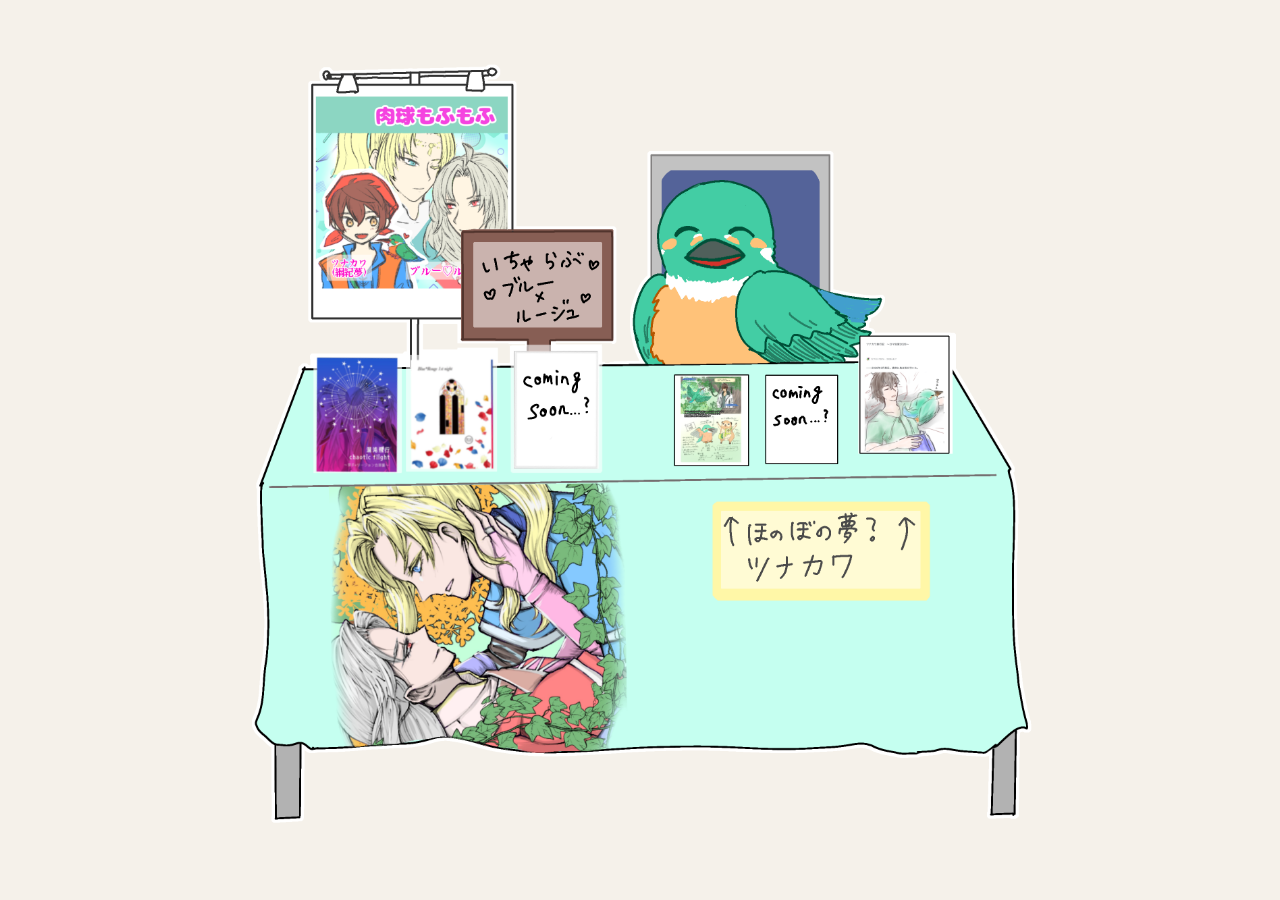
==== index.html @ 3665d68f "Add files via upload" ====
<!DOCTYPE html>
<!-- 
「これはHTML5です」とブラウザに伝える宣言
ほぼおまじない
-->

<html lang="ja">
<!-- 
ページ全体の開始

lang="ja" は
「日本語ページですよ」の意味
-->

<head>

  <meta charset="UTF-8">
  <!-- 
  日本語文字化け防止
  -->

  <title>Web Event Site</title>
  <!-- 
  ブラウザタブに表示されるタイトル
  -->

  <link rel="stylesheet" href="style.css">
  <!-- 
  style.css を読み込む

  これがないと
  CSSが一切反映されない
  -->

</head>

<body>

  <!-- =========================
       机全体エリア
  ========================== -->

  <div id="desk-container">

    <!-- 
    即売会机の画像

    src は：
    「imagesフォルダの中のdesk.pngを使う」
    という意味
    -->

    <img src="images/desk.png" id="desk-image">


    <!-- =========================
         本のクリックエリア（仮）
    ========================== -->

    <div
  class="book-button book1"

  data-title="混沌飛行 chaotic flight"

  data-description="双子×リージョンがテーマ<BR>Tsubasaさんとの合同誌<BR>ゲストに黒川さん<BR>自分の原稿分を掲載<BR>全年齢<BR>ブルー×ルージュで括ってるけどあんまり関係ないです"

  data-image="images/book-cover.jpg"

  data-link="https://sizu.me/kawasemi120/posts/oozbbii22515"
></div>

    <!-- 
    今はまだ透明な四角

    後で：
    - 本の位置へ移動
    - クリック可能
    - ポップアップ表示

    などを追加していく
    -->

    <div
  class="book-button book02"

  data-title="Blue*Rouge 1st night"

  data-description="ブルー×ルージュの初夜<BR><BR>Tsubasaさんとの合同誌<BR>自分の原稿分掲載<BR>R18相当"

  data-image="images/book-cover02.png"

  data-link="https://sizu.me/kawasemi120/posts/di5so7n1ib5f">
</div>

 <div
  class="book-button book03"

  data-title="ツナカワとは！導入ページ"

  data-description="ツナカワまとめの一番最初のページ"

  data-image="images/book-cover03.png"

  data-link="https://sizu.me/kawasemi120/posts/ui342nex92ti">
</div>

<div
  class="book-button book04"

  data-title="ツナカワ旅行記　〜ロマ佐賀2026〜"

  data-description="3月に行ってきたツナカワ旅行まとめ"

  data-image="images/book-cover04.jpg"

  data-link="https://sizu.me/kawasemi120/posts/9ni6acuaszn6">
</div>
    
  </div>



  <!-- =========================
     ポップアップ
========================= -->

<div id="popup">

  <div id="popup-content">

    <!-- 表紙画像 -->

    <img src="" id="popup-image">


    <!-- タイトル -->

    <h2 id="popup-title"></h2>


    <!-- 説明 -->

    <p id="popup-description"></p>


    <!-- リンク -->

    <a id="popup-link" href="" target="_blank">
      読む
    </a>


    <!-- 閉じるボタン -->

    <button id="close-button">
      閉じる
    </button>

  </div>

</div>





  


  <!-- JavaScript読み込み -->

  <script src="script.js"></script>

</body>
</html>
---- style.css ----
body {

  margin: 0;

  min-height: 100vh;

  display: flex;

  justify-content: center;

  align-items: center;

  background-color: #f5f1ea;
}


/* 机全体エリア */
#desk-container {

   position: relative;

  display: flex;

  justify-content: center;
}


/* 机画像 */
#desk-image {

  max-width: 90vw;

  max-height: 90vh;

  display: block;
}

/* 本クリックエリア */

.book-button {

  position: absolute;

  width: 9%;

  height: 12%;

  left: 10%;

  top: 39%;

  cursor: pointer;

  border: 0px solid red;
}

/* =========================
   ポップアップ全体
========================= */

#popup {

  position: fixed;

  inset: 0;

  background-color: rgba(0, 0, 0, 0.5);

  display: none;

  justify-content: center;

  align-items: center;
}


/* =========================
   ポップアップ中身
========================= */

#popup-content {

  background-color: white;

  padding: 30px;

  border-radius: 20px;

  width: 300px;

  text-align: center;
}


/* 表紙画像 */

#popup-image {

  width: 100%;

  border-radius: 12px;
}

/* 本クリックエリア */

.book02 {

  position: absolute;

  width: 9%;

  height: 12%;

  left: 22%;

  top: 39%;

  cursor: pointer;

  border: 0px solid red;
}

.book03 {

  position: absolute;

  width: 7%;

  height: 10%;

  left: 55%;

  top: 41%;

  cursor: pointer;

  border: 0px solid red;
}

.book04 {

  position: absolute;

  width: 10%;

  height: 13%;

  left: 77%;

  top: 36%;

  cursor: pointer;

  border: 0px solid red;
}
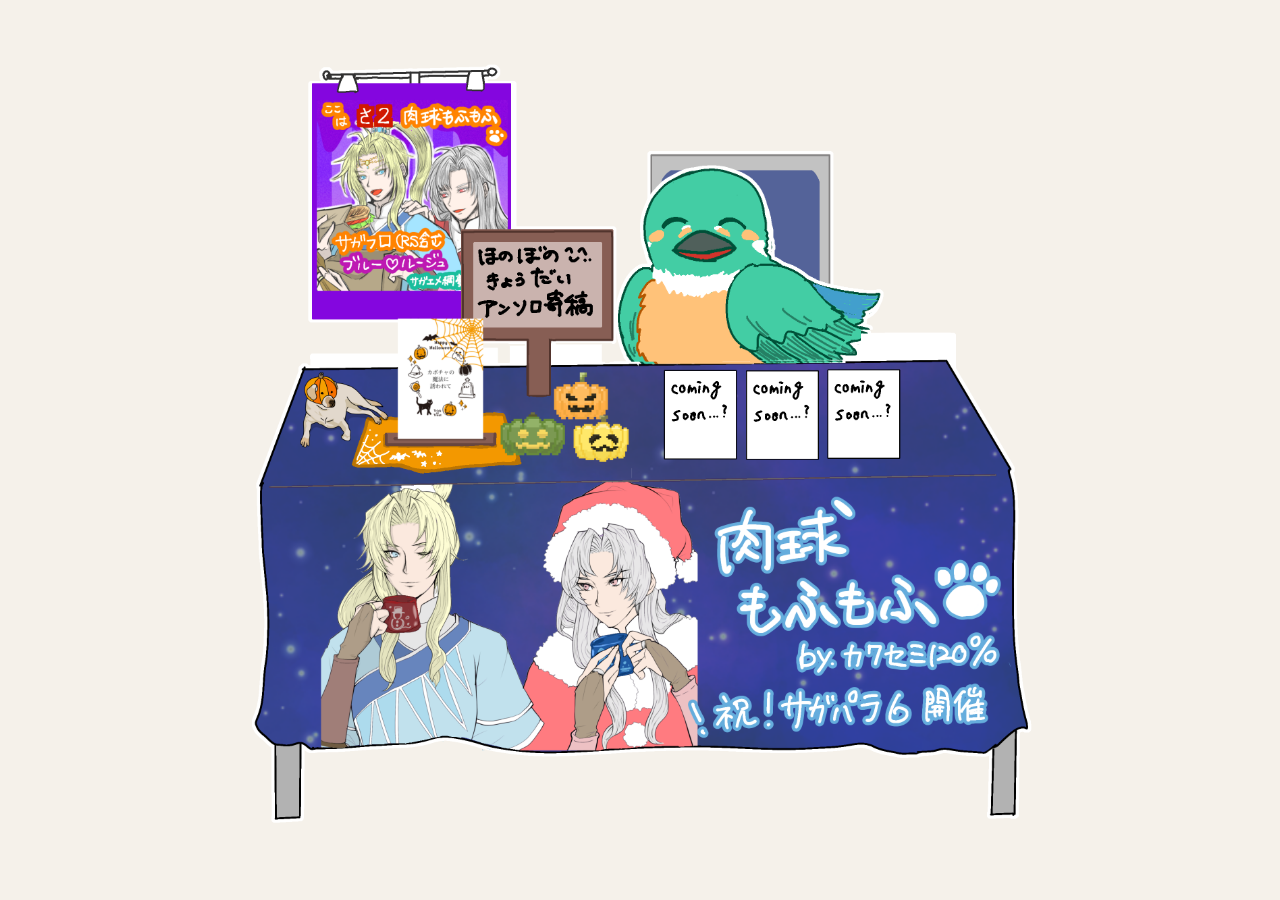
==== commit 1b9048d8: "Add files via upload パラ５→パラ６による更新" ====
--- a/index.html
+++ b/index.html
@@ -51,7 +51,12 @@
     -->
 
     <img src="images/desk.png" id="desk-image">
+    <img src="images/bird.png" id="bird-image">
+    <div id="bird-hitbox"></div>
 
+    <div id="bird-message">
+  ♡
+</div>
 
     <!-- =========================
          本のクリックエリア（仮）
@@ -60,13 +65,13 @@
     <div
   class="book-button book1"
 
-  data-title="混沌飛行 chaotic flight"
+  data-title="きょうだいアンソロ寄稿原稿＋おまけ"
 
-  data-description="双子×リージョンがテーマ<BR>Tsubasaさんとの合同誌<BR>ゲストに黒川さん<BR>自分の原稿分を掲載<BR>全年齢<BR>ブルー×ルージュで括ってるけどあんまり関係ないです"
+  data-description="2025年11月2日発行<BR>サガシリーズのきょうだいキャラ中心のアンソロジー「トリプルエス」に寄稿した作品とそのおまけを本っぽくまとめてみました<BR>全年齢<BR>RSのサガソフィアが舞台<BR>御堂兄妹<BR>ブルーとルージュ<BR>ジョーとバート<BR>ほのぼの"
 
   data-image="images/book-cover.jpg"
 
-  data-link="https://sizu.me/kawasemi120/posts/oozbbii22515"
+  data-link="halloween_book/index.html"
 ></div>
 
     <!-- 
@@ -81,7 +86,7 @@
     -->
 
     <div
-  class="book-button book02"
+  class="book-button book02 disabled"
 
   data-title="Blue*Rouge 1st night"
 
@@ -93,19 +98,19 @@
 </div>
 
  <div
-  class="book-button book03"
+  class="book-button book03 disabled"
 
   data-title="ツナカワとは！導入ページ"
 
   data-description="ツナカワまとめの一番最初のページ"
 
-  data-image="images/book-cover03.png"
+  data-image="images/book-cover03.PNG"
 
   data-link="https://sizu.me/kawasemi120/posts/ui342nex92ti">
 </div>
 
 <div
-  class="book-button book04"
+  class="book-button book04 disabled"
 
   data-title="ツナカワ旅行記　〜ロマ佐賀2026〜"
 
--- a/style.css
+++ b/style.css
@@ -19,9 +19,6 @@
 
    position: relative;
 
-  display: flex;
-
-  justify-content: center;
 }
 
 
@@ -34,6 +31,52 @@
 
   display: block;
 }
+#bird-image {
+
+  position: absolute;
+
+  z-index: 2;
+
+  width: 35%;
+
+  left: 46%;
+
+  top: 13.6%;
+
+  transition: 0.2s;
+}
+
+#bird-hitbox {
+
+  position: absolute;
+
+  z-index: 3;
+
+  left: 52%;
+
+  top: 16%;
+
+  width: 12%;
+
+  height: 13%;
+  
+  cursor: pointer;
+
+  border: 0px solid red;
+}
+
+#bird-message {
+
+  position: absolute;
+
+  z-index: 4;
+
+  left: 50%;
+
+  top: 8%;
+
+  display: none;
+}
 
 /* 本クリックエリア */
 
@@ -45,9 +88,9 @@
 
   height: 12%;
 
-  left: 10%;
-
-  top: 39%;
+  left: 20.5%;
+
+  top: 35%;
 
   cursor: pointer;
 
@@ -64,6 +107,8 @@
 
   inset: 0;
 
+  z-index: 9999;
+
   background-color: rgba(0, 0, 0, 0.5);
 
   display: none;
@@ -111,7 +156,7 @@
 
   height: 12%;
 
-  left: 22%;
+  left: 50%;
 
   top: 39%;
 
@@ -128,7 +173,7 @@
 
   height: 10%;
 
-  left: 55%;
+  left: 65%;
 
   top: 41%;
 
@@ -154,3 +199,8 @@
   border: 0px solid red;
 }
 
+/* 未公開の本はクリックできないようにする */
+.book-button.disabled {
+  pointer-events: none;
+  cursor: default;
+}
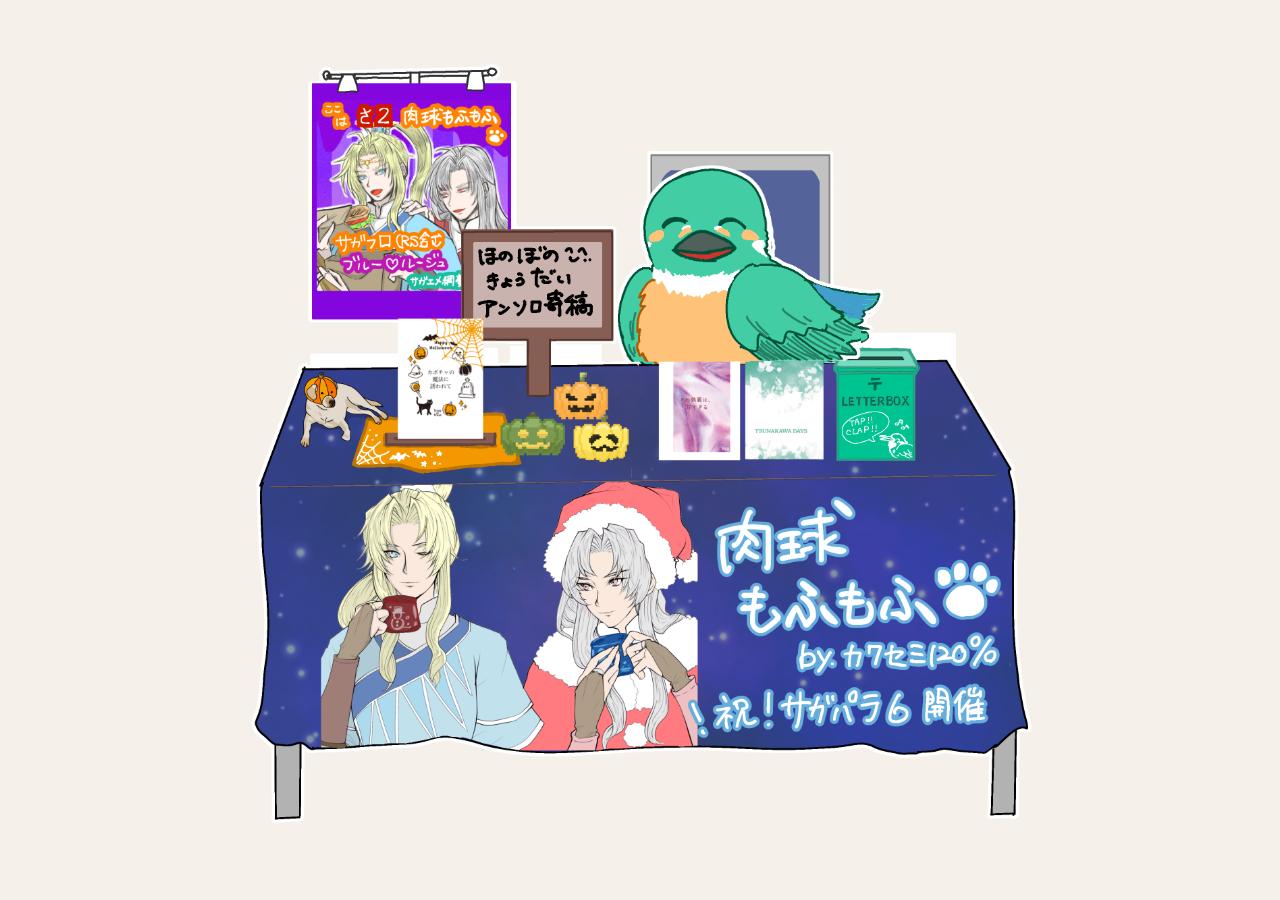
==== commit 70cff10f: "Add files via upload" ====
--- a/index.html
+++ b/index.html
@@ -86,39 +86,34 @@
     -->
 
     <div
-  class="book-button book02 disabled"
+  class="book-button book02"
 
-  data-title="Blue*Rouge 1st night"
+  data-title="その執着は、甘すぎる"
 
-  data-description="ブルー×ルージュの初夜<BR><BR>Tsubasaさんとの合同誌<BR>自分の原稿分掲載<BR>R18相当"
+  data-description="昔にXとかポイピクとかにまとめてた小話<BR>R18 背後注意<BR>左右あり<BR>ブルー×ルージュ<BR>ほどよくえっちでバカっぽい<BR>討伐依頼中に……♡<BR>的なやつ"
 
   data-image="images/book-cover02.png"
 
-  data-link="https://sizu.me/kawasemi120/posts/di5so7n1ib5f">
+  data-link="bluege_R18_book01/index.html">
 </div>
 
  <div
-  class="book-button book03 disabled"
+  class="book-button book03"
 
-  data-title="ツナカワとは！導入ページ"
+  data-title="TSUNAKAWA DAYS"
 
-  data-description="ツナカワまとめの一番最初のページ"
+  data-description="最近のツナカワまとめ<BR>どんな感じに本にまとめていこうかの試作"
 
   data-image="images/book-cover03.PNG"
 
-  data-link="https://sizu.me/kawasemi120/posts/ui342nex92ti">
+  data-link="tsunakawa-days/index.html">
 </div>
 
 <div
-  class="book-button book04 disabled"
-
-  data-title="ツナカワ旅行記　〜ロマ佐賀2026〜"
-
-  data-description="3月に行ってきたツナカワ旅行まとめ"
-
-  data-image="images/book-cover04.jpg"
-
-  data-link="https://sizu.me/kawasemi120/posts/9ni6acuaszn6">
+  class="book-button book04 clap-button"
+  role="button"
+  tabindex="0"
+  aria-label="拍手箱を開く">
 </div>
     
   </div>
@@ -166,15 +161,28 @@
 </div>
 
 
+  <div id="clap-modal" class="clap-modal" hidden>
+  <div class="clap-overlay"></div>
 
+  <div class="clap-window"
+       role="dialog"
+       aria-modal="true"
+       aria-label="拍手箱">
 
+    <button id="clap-close" type="button" aria-label="閉じる">
+      ×
+    </button>
 
-  
+    <iframe
+      src="clap/index.html"
+      title="ちいさな拍手箱">
+    </iframe>
 
+  </div>
+</div>
 
-  <!-- JavaScript読み込み -->
-
-  <script src="script.js"></script>
+<!-- JavaScriptは最後に読み込む -->
+<script src="script.js"></script>
 
 </body>
 </html>
--- a/style.css
+++ b/style.css
@@ -156,7 +156,7 @@
 
   height: 12%;
 
-  left: 50%;
+  left: 52%;
 
   top: 39%;
 
@@ -173,7 +173,7 @@
 
   height: 10%;
 
-  left: 65%;
+  left: 64%;
 
   top: 41%;
 
@@ -188,9 +188,9 @@
 
   width: 10%;
 
-  height: 13%;
-
-  left: 77%;
+  height: 15%;
+
+  left: 74%;
 
   top: 36%;
 
@@ -203,4 +203,52 @@
 .book-button.disabled {
   pointer-events: none;
   cursor: default;
+}
+
+.clap-modal[hidden] {
+  display: none;
+}
+
+.clap-modal {
+  position: fixed;
+  inset: 0;
+  z-index: 9999;
+  display: grid;
+  place-items: center;
+}
+
+.clap-overlay {
+  position: absolute;
+  inset: 0;
+  background: rgba(0, 0, 0, 0.55);
+}
+
+.clap-window {
+  position: relative;
+  width: min(90vw, 440px);
+  height: min(85dvh, 570px);
+  background: #fffaf2;
+  border-radius: 14px;
+  overflow: hidden;
+  box-shadow: 0 15px 45px rgba(0, 0, 0, 0.3);
+}
+
+.clap-window iframe {
+  width: 100%;
+  height: 100%;
+  border: none;
+}
+
+#clap-close {
+  position: absolute;
+  top: 10px;
+  right: 10px;
+  z-index: 2;
+  border: none;
+  border-radius: 50%;
+  width: 32px;
+  height: 32px;
+  cursor: pointer;
+  background: #fff;
+  font-size: 22px;
 }
